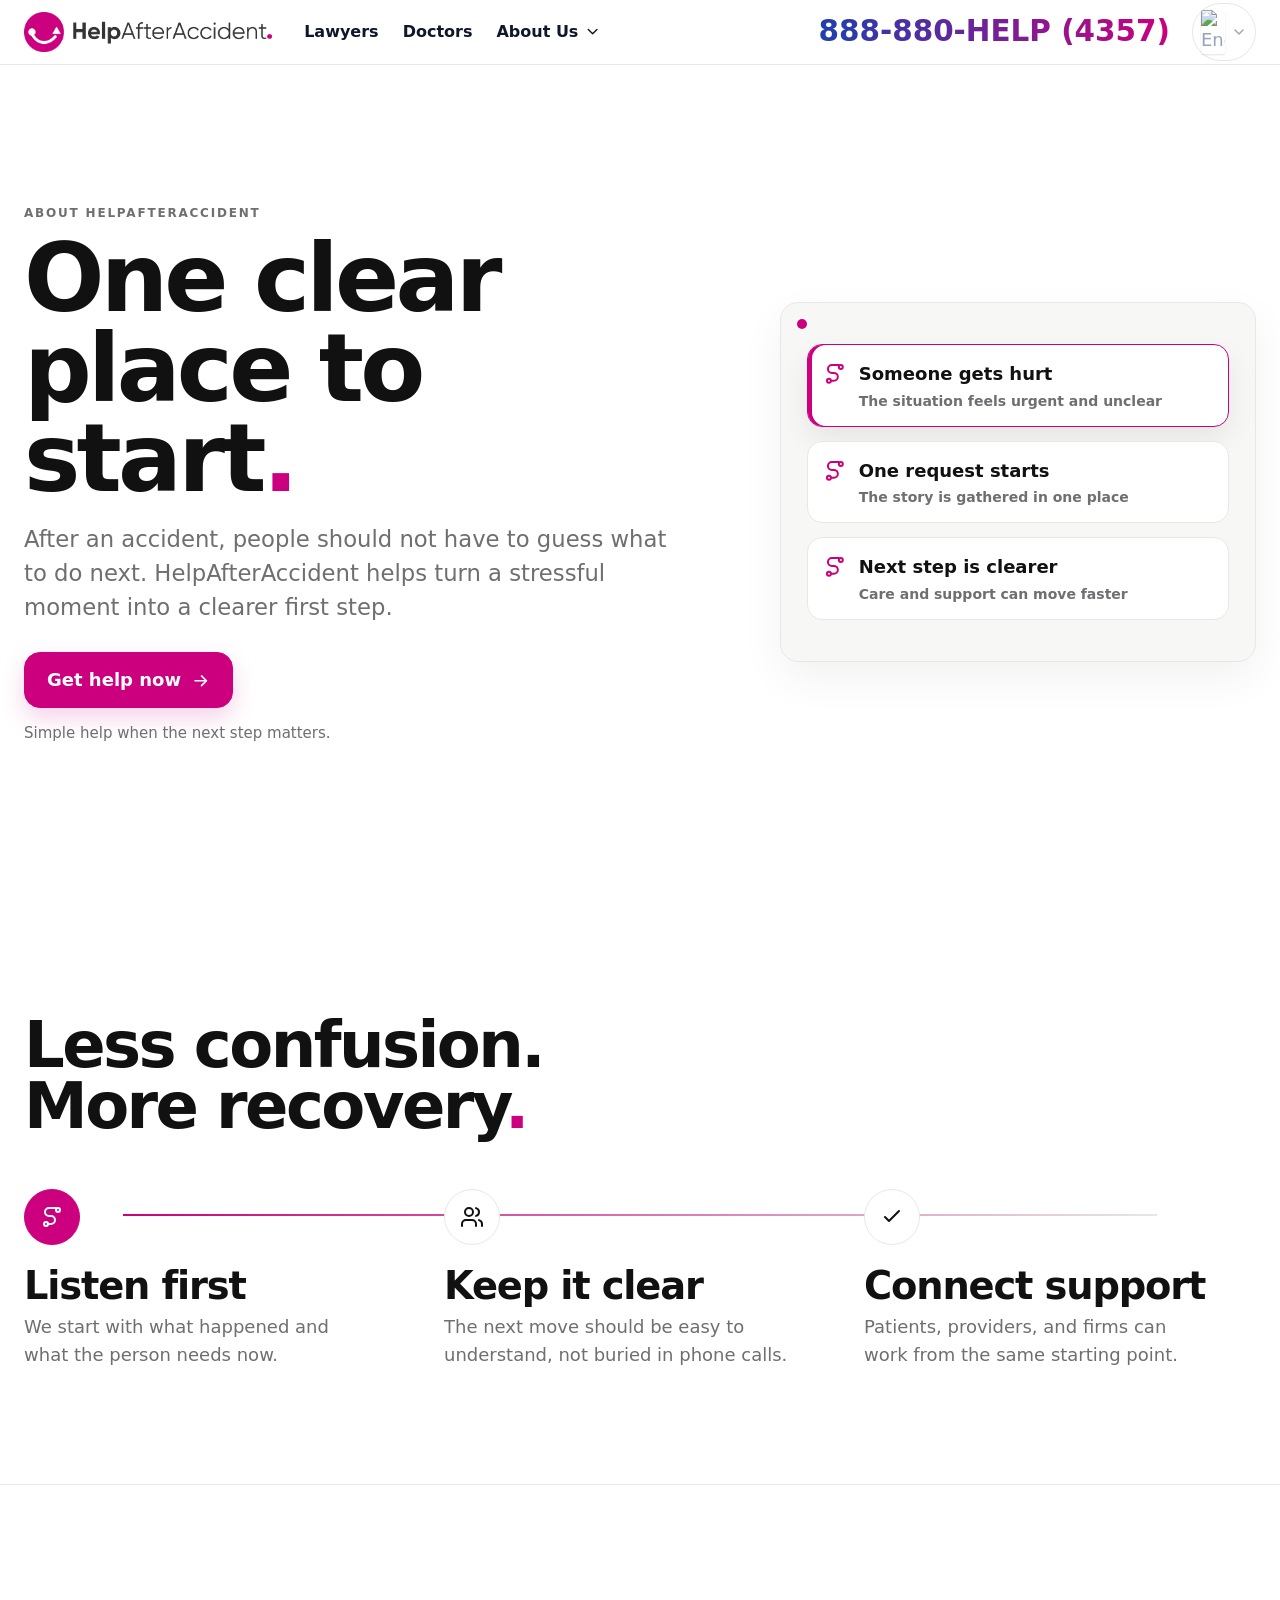
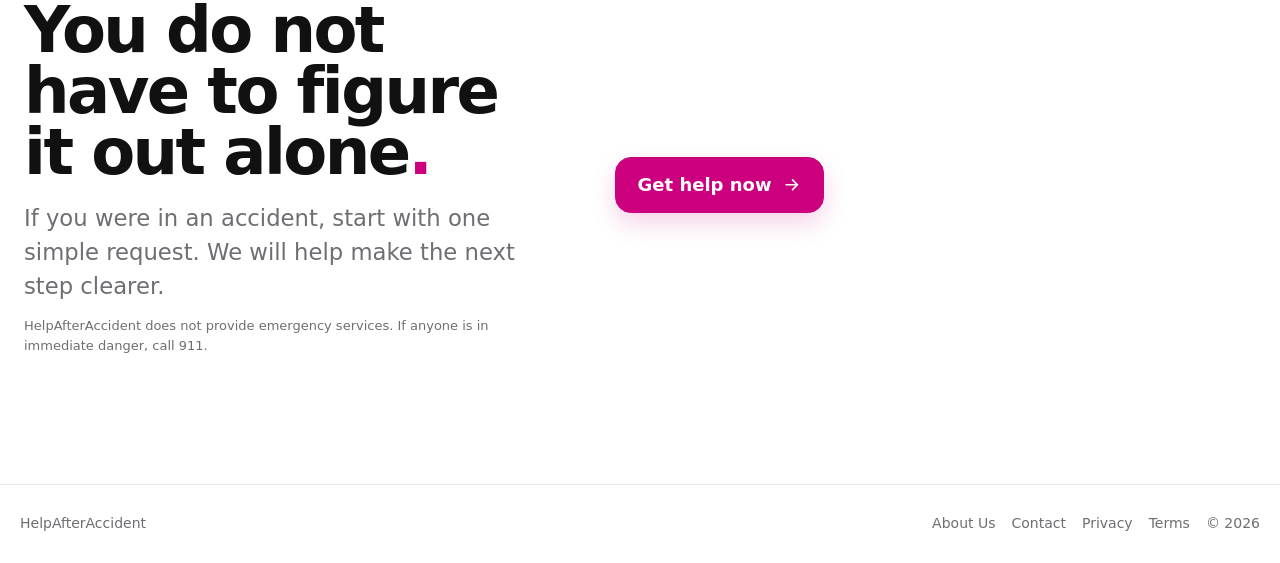
==== about.html @ d9d9fd7f "Convert app header to static site" ====
<!doctype html>
<html lang="en">
  <head>
    <meta charset="utf-8">
    <meta name="viewport" content="width=device-width, initial-scale=1">
    <title>About Us | HelpAfterAccident</title>
    <meta name="description" content="HelpAfterAccident gives people one clear place to start after an accident.">
    <meta property="og:title" content="About Us | HelpAfterAccident">
    <meta property="og:description" content="One clear place to start after an accident.">
    <meta name="twitter:card" content="summary">
    <link rel="icon" href="favicon.png">
    <link rel="apple-touch-icon" href="icon.png">
    <link rel="canonical" href="about.html">
    <link rel="stylesheet" href="styles.css">
    <script src="config.js"></script>
  </head>
  <body>
    <a class="skip" href="#main">Skip to content</a>
    <header class="site-header">
      <div class="container-custom nav-shell">
        <div class="header-bar">
          <div class="header-left">
            <a class="logo" href="patients.html"><img src="logo.png" alt="HelpAfterAccident.com"></a>
            <nav class="nav-links" id="menu" data-nav-links aria-label="Main">
              <a href="lawyers.html">Lawyers</a>
              <a href="doctors.html">Doctors</a>
              <div class="nav-dropdown">
                <button class="nav-dropdown-trigger" type="button">About Us<svg class="icon" viewBox="0 0 24 24" aria-hidden="true"><path d="m6 9 6 6 6-6"/></svg></button>
                <div class="nav-dropdown-menu">
                  <a href="about.html">About</a>
                  <a href="investors.html">Investor Relations</a>
                </div>
              </div>
            </nav>
          </div>
          <div class="header-actions">
            <a class="phone-link" href="tel:8888804357">888-880-HELP (4357)</a>
            <button class="language-button" type="button" aria-label="Select language"><img src="https://flagcdn.com/w40/us.png" alt="English"><svg class="icon" viewBox="0 0 24 24" aria-hidden="true"><path d="m6 9 6 6 6-6"/></svg></button>
          </div>
          <div class="mobile-actions">
            <button class="language-button" type="button" aria-label="Select language"><img src="https://flagcdn.com/w40/us.png" alt="English"><svg class="icon" viewBox="0 0 24 24" aria-hidden="true"><path d="m6 9 6 6 6-6"/></svg></button>
            <a class="mobile-call" href="tel:8888804357"><svg class="icon" viewBox="0 0 24 24" aria-hidden="true"><path d="M22 16.92v3a2 2 0 0 1-2.18 2 19.8 19.8 0 0 1-8.63-3.07 19.5 19.5 0 0 1-6-6A19.8 19.8 0 0 1 2.12 4.18 2 2 0 0 1 4.11 2h3a2 2 0 0 1 2 1.72c.12.91.33 1.8.63 2.65a2 2 0 0 1-.45 2.11L8 9.79a16 16 0 0 0 6.2 6.2l1.31-1.31a2 2 0 0 1 2.11-.45c.85.3 1.74.51 2.65.63A2 2 0 0 1 22 16.92z"/></svg><span>Call</span></a>
            <button class="menu-button" data-menu-button aria-expanded="false" aria-controls="menu">Menu</button>
          </div>
        </div>
      </div>
    </header>
    <main id="main">
      <section class="hero">
        <div>
          <p class="eyebrow">About HelpAfterAccident</p>
          <h1>One clear place to start<span class="dot">.</span></h1>
          <p class="lead">After an accident, people should not have to guess what to do next. HelpAfterAccident helps turn a stressful moment into a clearer first step.</p>
          <div class="cta-row"><a class="button primary" href="patients.html">Get help now</a></div>
          <p class="support">Simple help when the next step matters.</p>
        </div>
        <div class="visual" data-state-visual>
          <div class="state" data-state>Someone gets hurt<span class="micro">The situation feels urgent and unclear</span></div>
          <div class="state" data-state>One request starts<span class="micro">The story is gathered in one place</span></div>
          <div class="state" data-state>Next step is clearer<span class="micro">Care and support can move faster</span></div>
        </div>
      </section>
      <section>
        <h2>Less confusion. More recovery<span class="dot">.</span></h2>
        <div class="steps">
          <div class="step"><div class="step-number">1</div><h3>Listen first</h3><p>We start with what happened and what the person needs now.</p></div>
          <div class="step"><div class="step-number">2</div><h3>Keep it clear</h3><p>The next move should be easy to understand, not buried in phone calls.</p></div>
          <div class="step"><div class="step-number">3</div><h3>Connect support</h3><p>Patients, providers, and firms can work from the same starting point.</p></div>
        </div>
      </section>
      <section class="final final-simple">
        <div><h2>You do not have to figure it out alone<span class="dot">.</span></h2><p class="lead">If you were in an accident, start with one simple request. We will help make the next step clearer.</p><p class="legal-note" data-legal="emergency"></p></div>
        <div class="plain-cta"><a class="button primary" href="patients.html">Get help now</a></div>
      </section>
    </main>
    <footer class="site-footer"><div class="footer-inner"><span>HelpAfterAccident</span><div class="footer-links"><a href="about.html">About Us</a><a href="mailto:contact@helpafteraccident.com">Contact</a><a href="privacy.html">Privacy</a><a href="terms.html">Terms</a><span>&copy; 2026</span></div></div></footer>
    <script src="script.js"></script>
  </body>
</html>
---- styles.css ----
:root {
  --ink: #111111;
  --paper: #ffffff;
  --soft-paper: #f7f7f5;
  --muted: #6e6e73;
  --line: #e7e7e5;
  --accent: #cc007e;
  --max: 1280px;
  --ease-out: cubic-bezier(0.22, 1, 0.36, 1);
  --ease-in-out: cubic-bezier(0.4, 0, 0.2, 1);
  font-family: Inter, ui-sans-serif, system-ui, -apple-system, BlinkMacSystemFont, "Segoe UI", sans-serif;
}

* { box-sizing: border-box; }
html { scroll-behavior: smooth; overflow-x: hidden; }
body {
  margin: 0;
  color: var(--ink);
  background: var(--paper);
  font-size: 17px;
  line-height: 1.55;
  overflow-x: hidden;
  text-rendering: optimizeLegibility;
  padding-top: calc(80px + env(safe-area-inset-top));
}
body.menu-open { overflow: hidden; }
a { color: inherit; text-decoration: none; }
button, input, select, textarea { font: inherit; }
:focus-visible { outline: 3px solid var(--accent); outline-offset: 4px; }
.icon {
  width: 1.08em;
  height: 1.08em;
  flex: 0 0 auto;
  stroke: currentColor;
  stroke-width: 2;
  stroke-linecap: round;
  stroke-linejoin: round;
  fill: none;
}
.skip {
  position: fixed;
  left: 20px;
  top: calc(12px + env(safe-area-inset-top));
  z-index: 30;
  transform: translateY(-160%);
  background: var(--ink);
  color: white;
  padding: 10px 14px;
}
.skip:focus { transform: translateY(0); }

.site-header {
  position: fixed;
  top: 0;
  left: 0;
  right: 0;
  z-index: 20;
  border-bottom: 1px solid var(--line);
  background: var(--paper);
  box-shadow: 0 0 0 rgba(17, 17, 17, 0);
  transition: box-shadow 300ms var(--ease-in-out);
  padding-top: env(safe-area-inset-top);
}
.container-custom {
  max-width: var(--max);
  margin: 0 auto;
  padding-left: 16px;
  padding-right: 16px;
}
.nav-shell { height: 80px; }
.header-bar {
  height: 100%;
  display: flex;
  align-items: center;
  justify-content: space-between;
  background: var(--paper);
}
.header-left {
  display: flex;
  align-items: center;
  gap: 18px;
  min-width: 0;
}
.logo { display: inline-flex; align-items: center; min-height: 48px; }
.logo img {
  height: 32px;
  width: auto;
  max-width: min(52vw, 220px);
  display: block;
  object-fit: contain;
}
.nav-links {
  position: fixed;
  inset: calc(80px + env(safe-area-inset-top)) 0 auto 0;
  display: none;
  background: var(--paper);
  border-bottom: 1px solid var(--line);
  padding: 24px 20px 28px;
  flex-direction: column;
  gap: 14px;
  font-size: 18px;
  box-shadow: 0 28px 70px rgba(17, 17, 17, .10);
}
.nav-links.open { display: flex; animation: menu-in 180ms var(--ease-out); }
.nav-links a,
.nav-dropdown-trigger {
  min-height: 44px;
  display: flex;
  align-items: center;
  gap: 6px;
  border: 0;
  background: transparent;
  color: #0f172a;
  font-size: inherit;
  font-weight: 800;
  text-transform: capitalize;
  padding: 0;
  cursor: pointer;
}
.nav-links a:hover,
.nav-dropdown-trigger:hover { color: var(--accent); }
.nav-dropdown {
  display: grid;
  gap: 8px;
}
.nav-dropdown-menu {
  display: grid;
  gap: 8px;
  padding-left: 16px;
  border-left: 2px solid var(--line);
}
.nav-dropdown-menu a {
  color: #475569;
  font-size: 16px;
  font-weight: 750;
}
.header-actions {
  display: none;
  align-items: center;
  gap: 22px;
}
.phone-link {
  white-space: nowrap;
  font-size: clamp(1.35rem, 2.3vw, 2rem);
  line-height: 1;
  font-weight: 900;
  background: linear-gradient(90deg, #1e40af 0%, #cc007e 50%, #1e40af 100%);
  background-size: 200% auto;
  -webkit-background-clip: text;
  background-clip: text;
  color: transparent;
  animation: gradient-move 2.5s linear infinite;
}
.language-button {
  display: inline-flex;
  align-items: center;
  gap: 6px;
  border: 1px solid var(--line);
  border-radius: 999px;
  background: var(--paper);
  padding: 6px 8px;
  min-height: 34px;
  color: #94a3b8;
  transition: border-color 160ms var(--ease-in-out), background 160ms var(--ease-in-out), color 160ms var(--ease-in-out);
}
.language-button:hover {
  border-color: var(--accent);
  color: var(--accent);
  background: #fafafa;
}
.language-button img {
  width: 24px;
  height: auto;
  border-radius: 2px;
  box-shadow: 0 1px 2px rgba(17, 17, 17, .12);
}
.language-button .icon { width: 16px; height: 16px; }
.mobile-actions {
  display: flex;
  align-items: center;
  gap: 6px;
}
.mobile-call {
  display: inline-flex;
  min-height: 38px;
  align-items: center;
  justify-content: center;
  gap: 7px;
  border-radius: 999px;
  background: var(--accent);
  color: white;
  padding: 0 12px;
  font-size: 14px;
  font-weight: 800;
}
.menu-button {
  display: inline-flex;
  justify-self: end;
  gap: 6px;
  align-items: center;
  justify-content: center;
  min-width: 40px;
  min-height: 40px;
  border: 0;
  border-radius: 10px;
  background: var(--paper);
  color: var(--ink);
}

.button {
  display: inline-flex;
  gap: 10px;
  min-height: 56px;
  align-items: center;
  justify-content: center;
  border: 1px solid var(--ink);
  border-radius: 16px;
  padding: 0 22px;
  font-weight: 850;
  cursor: pointer;
  transition: transform 150ms var(--ease-in-out), box-shadow 150ms var(--ease-in-out), background 150ms var(--ease-in-out);
}
.button.primary {
  background: var(--accent);
  border-color: var(--accent);
  color: white;
  box-shadow: 0 10px 24px rgba(204, 0, 126, .18);
}
.button.secondary { background: transparent; color: var(--ink); }
.button:hover { transform: translateY(-1px); box-shadow: 0 14px 30px rgba(17, 17, 17, .11); }
.button:active { transform: scale(.985); }
.button .icon { transition: transform 150ms var(--ease-in-out); }
.button:hover .icon { transform: translateX(3px); }

main > section {
  max-width: var(--max);
  margin: 0 auto;
  padding: 72px 20px;
}
.hero {
  min-height: calc(100svh - 65px - env(safe-area-inset-top));
  display: grid;
  grid-template-columns: 1fr;
  align-content: start;
  gap: 24px;
  padding-top: 34px;
  padding-bottom: 34px;
}
.hero > * {
  opacity: 0;
  transform: translateY(12px);
  animation: rise-in 420ms var(--ease-out) forwards;
}
.hero > *:nth-child(2) { animation-delay: 80ms; }
.hero.dark {
  max-width: none;
  background: var(--ink);
  color: white;
  padding-left: 20px;
  padding-right: 20px;
}
.eyebrow {
  margin: 0 0 12px;
  color: var(--muted);
  font-size: 12px;
  font-weight: 900;
  letter-spacing: .15em;
  text-transform: uppercase;
}
.dark .eyebrow { color: #c8c8c8; }
h1, h2 {
  margin: 0;
  letter-spacing: -.04em;
  line-height: .95;
}
h1 {
  font-size: clamp(2.75rem, 11.5vw, 4rem);
  max-width: 10ch;
}
h2 {
  font-size: clamp(2.15rem, 8.4vw, 3.9rem);
  max-width: 12ch;
}
.lead {
  max-width: 38ch;
  margin: 18px 0 0;
  font-size: 18px;
  line-height: 1.5;
  color: var(--muted);
}
.dark .lead { color: #dddddd; }
.cta-row {
  display: grid;
  gap: 12px;
  margin-top: 28px;
  align-items: center;
}
.cta-row .button { width: 100%; }
.support { color: var(--muted); font-size: 15px; margin-top: 14px; }
.dot { color: var(--accent); }

.visual {
  border: 1px solid var(--line);
  border-radius: 18px;
  background: var(--soft-paper);
  min-height: 232px;
  padding: 18px;
  display: grid;
  align-content: center;
  gap: 14px;
  position: relative;
  overflow: hidden;
  box-shadow: 0 16px 44px rgba(17, 17, 17, .055);
}
.visual::before {
  content: "";
  position: absolute;
  inset: 16px auto auto 16px;
  width: 10px;
  height: 10px;
  border-radius: 999px;
  background: var(--accent);
}
.dark .visual { background: #181818; border-color: #333; }
.word-path { position: relative; display: grid; gap: 10px; }
.word-path::before {
  content: "";
  position: absolute;
  top: 34px;
  bottom: 34px;
  right: 32px;
  width: 2px;
  background: var(--line);
}
.word-path button {
  width: 100%;
  min-height: 58px;
  background: white;
  border: 1px solid var(--line);
  border-radius: 15px;
  padding: 12px 60px 12px 14px;
  text-align: left;
  font-size: clamp(1.65rem, 8vw, 2.4rem);
  line-height: 1;
  font-weight: 900;
  transition: border-color 180ms var(--ease-in-out), transform 180ms var(--ease-in-out), background 180ms var(--ease-in-out);
}
.word-path button[aria-pressed="true"] {
  border-color: var(--accent);
  background: color-mix(in srgb, var(--accent) 6%, white);
}
.word-path p {
  margin: 7px 0 0;
  font-size: 15px;
  line-height: 1.35;
  color: var(--muted);
  font-weight: 650;
}
.traveler {
  width: 14px;
  height: 14px;
  background: var(--accent);
  border-radius: 999px;
  position: absolute;
  right: 26px;
  top: 22px;
  box-shadow: 0 0 0 5px rgba(204, 0, 126, .12);
  transition: transform 920ms var(--ease-out);
  z-index: 2;
}

.state {
  border: 1px solid var(--line);
  border-radius: 15px;
  background: white;
  padding: 15px;
  min-height: 72px;
  font-weight: 850;
  display: grid;
  grid-template-columns: auto 1fr;
  column-gap: 12px;
  align-items: start;
  transition: transform 200ms var(--ease-in-out), border-color 200ms var(--ease-in-out), box-shadow 200ms var(--ease-in-out);
}
.dark .state { background: #222; border-color: #3a3a3a; }
.state.active {
  border-color: var(--accent);
  box-shadow: inset 4px 0 0 var(--accent), 0 12px 28px rgba(17, 17, 17, .075);
  transform: none;
}
.state > .icon { color: var(--accent); margin-top: 2px; font-size: 22px; }
.micro {
  display: block;
  grid-column: 2;
  margin-top: 4px;
  color: var(--muted);
  font-size: 14px;
  line-height: 1.35;
  font-weight: 550;
}

.steps {
  display: grid;
  grid-template-columns: 1fr;
  gap: 0;
  margin-top: 34px;
  position: relative;
}
.steps::before {
  content: "";
  position: absolute;
  top: 24px;
  bottom: 24px;
  left: 24px;
  width: 2px;
  background: linear-gradient(180deg, var(--accent), var(--line));
}
.step {
  position: relative;
  padding: 0 0 32px 72px;
}
.step:last-child { padding-bottom: 0; }
.step-number {
  position: absolute;
  left: 0;
  top: 0;
  width: 50px;
  height: 50px;
  border-radius: 999px;
  background: var(--paper);
  color: var(--ink);
  border: 1px solid var(--line);
  display: grid;
  place-items: center;
  transition: transform 200ms var(--ease-in-out), background 200ms var(--ease-in-out), color 200ms var(--ease-in-out), border-color 200ms var(--ease-in-out);
}
.step:first-child .step-number,
.step:hover .step-number {
  background: var(--accent);
  color: white;
  border-color: var(--accent);
}
.step-number .icon { width: 24px; height: 24px; }
.step h3 {
  font-size: clamp(1.55rem, 6vw, 2.3rem);
  line-height: 1;
  margin: 0 0 8px;
  letter-spacing: -.03em;
}
.step p { margin: 0; color: var(--muted); max-width: 30ch; }

.final {
  display: grid;
  grid-template-columns: 1fr;
  gap: 28px;
  align-items: start;
  border-top: 1px solid var(--line);
  padding-bottom: calc(84px + env(safe-area-inset-bottom));
}
.final-simple {
  align-items: center;
}
.plain-cta {
  display: flex;
  align-items: center;
}
form {
  border: 1px solid var(--line);
  border-radius: 18px;
  padding: 18px;
  background: var(--soft-paper);
  display: grid;
  gap: 14px;
  box-shadow: 0 16px 40px rgba(17, 17, 17, .045);
}
label { display: grid; gap: 7px; font-weight: 800; font-size: 15px; }
input, select, textarea {
  min-height: 50px;
  border: 1px solid #d4d4d0;
  border-radius: 13px;
  padding: 10px 12px;
  background: white;
  transition: border-color 160ms var(--ease-in-out), box-shadow 160ms var(--ease-in-out);
}
input:focus, select:focus, textarea:focus {
  border-color: var(--accent);
  box-shadow: 0 0 0 4px rgba(204, 0, 126, .11);
}
textarea { min-height: 104px; resize: vertical; }
.check {
  grid-template-columns: 24px 1fr;
  align-items: start;
  font-weight: 650;
  color: var(--muted);
}
.check input { min-height: 20px; width: 20px; margin-top: 2px; }
.hidden-field { position: absolute; left: -10000px; width: 1px; height: 1px; overflow: hidden; }
.form-status { min-height: 24px; color: #9b005f; font-weight: 750; }
.legal-note { color: var(--muted); font-size: 13px; }

.proof-strip { display: none; gap: 18px; margin-top: 24px; flex-wrap: wrap; }
.proof-strip.visible { display: flex; }
.proof-item { border-top: 1px solid #555; padding-top: 12px; min-width: 150px; }
.proof-value { font-size: 1.55rem; font-weight: 900; }
.proof-label { color: #d0d0d0; font-size: 14px; }

.site-footer {
  border-top: 1px solid var(--line);
  padding: 28px 20px calc(28px + env(safe-area-inset-bottom));
  color: var(--muted);
  font-size: 14px;
}
.footer-inner {
  max-width: var(--max);
  margin: 0 auto;
  display: flex;
  gap: 16px;
  justify-content: space-between;
  flex-wrap: wrap;
}
.footer-links { display: flex; gap: 16px; flex-wrap: wrap; }

.reveal {
  opacity: 1;
  transform: none;
}
.js .reveal {
  opacity: 0;
  transform: translateY(12px);
  transition: opacity 420ms var(--ease-out), transform 420ms var(--ease-out);
}
.js .reveal.is-visible {
  opacity: 1;
  transform: translateY(0);
}
.sticky-cta {
  position: fixed;
  z-index: 18;
  left: 0;
  right: 0;
  bottom: 0;
  padding: 10px 20px calc(10px + env(safe-area-inset-bottom));
  background: color-mix(in srgb, var(--paper) 94%, transparent);
  border-top: 1px solid var(--line);
  backdrop-filter: blur(14px);
  transform: translateY(110%);
  transition: transform 220ms var(--ease-out);
}
.sticky-cta.visible { transform: translateY(0); }
.sticky-cta .button { width: 100%; }

@keyframes rise-in {
  to { opacity: 1; transform: translateY(0); }
}
@keyframes menu-in {
  from { opacity: 0; transform: translateY(-8px); }
  to { opacity: 1; transform: translateY(0); }
}
@keyframes gradient-move {
  from { background-position: -100%; }
  to { background-position: 200%; }
}

@media (min-width: 520px) {
  .cta-row { display: flex; flex-wrap: wrap; }
  .cta-row .button { width: auto; }
  main > section { padding-left: 24px; padding-right: 24px; }
}

@media (min-width: 861px) {
  body { font-size: 18px; }
  body { padding-top: calc(64px + env(safe-area-inset-top)); }
  .container-custom { padding-left: 24px; padding-right: 24px; }
  .nav-shell { height: 64px; }
  .header-left { gap: 24px; }
  .logo img { height: 40px; max-width: 260px; }
  .menu-button { display: none; }
  .mobile-actions { display: none; }
  .header-actions { display: flex; }
  .nav-links {
    position: static;
    display: flex;
    flex-direction: row;
    align-items: center;
    gap: 8px;
    padding: 0;
    border: 0;
    box-shadow: none;
    font-size: 16px;
    background: transparent;
  }
  .nav-links a,
  .nav-dropdown-trigger {
    min-height: 32px;
    padding: 4px 8px;
    font-size: 16px;
  }
  .nav-dropdown { position: relative; }
  .nav-dropdown-menu {
    position: absolute;
    left: 0;
    top: calc(100% + 8px);
    width: 196px;
    padding: 8px 0;
    border: 1px solid #f1f1f1;
    border-radius: 12px;
    background: white;
    box-shadow: 0 18px 44px rgba(17, 17, 17, .12);
    opacity: 0;
    visibility: hidden;
    transform: translateY(-4px);
    transition: opacity 160ms var(--ease-in-out), transform 160ms var(--ease-in-out), visibility 160ms var(--ease-in-out);
  }
  .nav-dropdown:hover .nav-dropdown-menu,
  .nav-dropdown:focus-within .nav-dropdown-menu {
    opacity: 1;
    visibility: visible;
    transform: translateY(0);
  }
  .nav-dropdown-menu a {
    min-height: 38px;
    padding: 0 16px;
    font-size: 15px;
  }
  main > section { padding: clamp(84px, 9vw, 136px) 24px; }
  .hero {
    min-height: calc(100svh - 64px);
    grid-template-columns: minmax(0, 7fr) minmax(320px, 5fr);
    align-items: center;
    align-content: center;
    gap: clamp(40px, 7vw, 90px);
  }
  .hero.dark {
    padding-left: max(24px, calc((100vw - var(--max)) / 2 + 24px));
    padding-right: max(24px, calc((100vw - var(--max)) / 2 + 24px));
  }
  h1 { font-size: clamp(4.8rem, 7.4vw, 7.5rem); }
  h2 { font-size: clamp(3.6rem, 5vw, 5.4rem); }
  .lead { max-width: 56ch; font-size: clamp(1.15rem, 1.8vw, 1.42rem); }
  .visual { min-height: 360px; padding: 26px; }
  .word-path { gap: 18px; }
  .word-path button {
    min-height: 88px;
    padding: 20px 70px 20px 20px;
    font-size: clamp(2rem, 4vw, 4.2rem);
  }
  .word-path p { font-size: 18px; }
  .traveler { top: 38px; right: 30px; }
  .steps {
    grid-template-columns: 1fr 1fr 1fr;
    gap: 28px;
    margin-top: 52px;
  }
  .steps::before {
    top: 25px;
    bottom: auto;
    left: 8%;
    right: 8%;
    width: auto;
    height: 2px;
    background: linear-gradient(90deg, var(--accent), var(--line));
  }
  .step { padding: 0; }
  .step-number {
    position: static;
    width: 56px;
    height: 56px;
  }
  .step h3 { margin: 22px 0 8px; font-size: clamp(1.8rem, 3vw, 3rem); }
  .final {
    grid-template-columns: minmax(0, 5fr) minmax(300px, 6fr);
    gap: 56px;
    padding-bottom: clamp(84px, 9vw, 136px);
  }
  .sticky-cta { display: none; }
}

@media (max-width: 380px) {
  .container-custom { padding-left: 12px; padding-right: 12px; }
  .logo img { max-width: 150px; }
  main > section, .hero.dark { padding-left: 16px; padding-right: 16px; }
  .hero { padding-top: 26px; gap: 20px; }
  h1 { font-size: clamp(2.45rem, 12vw, 3.4rem); }
  .lead { font-size: 17px; }
  .cta-row { margin-top: 22px; }
  .hero .button.secondary,
  .hero .support { display: none; }
  .visual { min-height: 214px; }
  .word-path button { font-size: 1.45rem; }
}

@media (prefers-reduced-motion: reduce) {
  *, *::before, *::after {
    animation-duration: .01ms !important;
    animation-iteration-count: 1 !important;
    scroll-behavior: auto !important;
    transition-duration: .01ms !important;
  }
  .hero > *, .js .reveal {
    opacity: 1 !important;
    transform: none !important;
  }
  .sticky-cta { transition: none !important; }
}
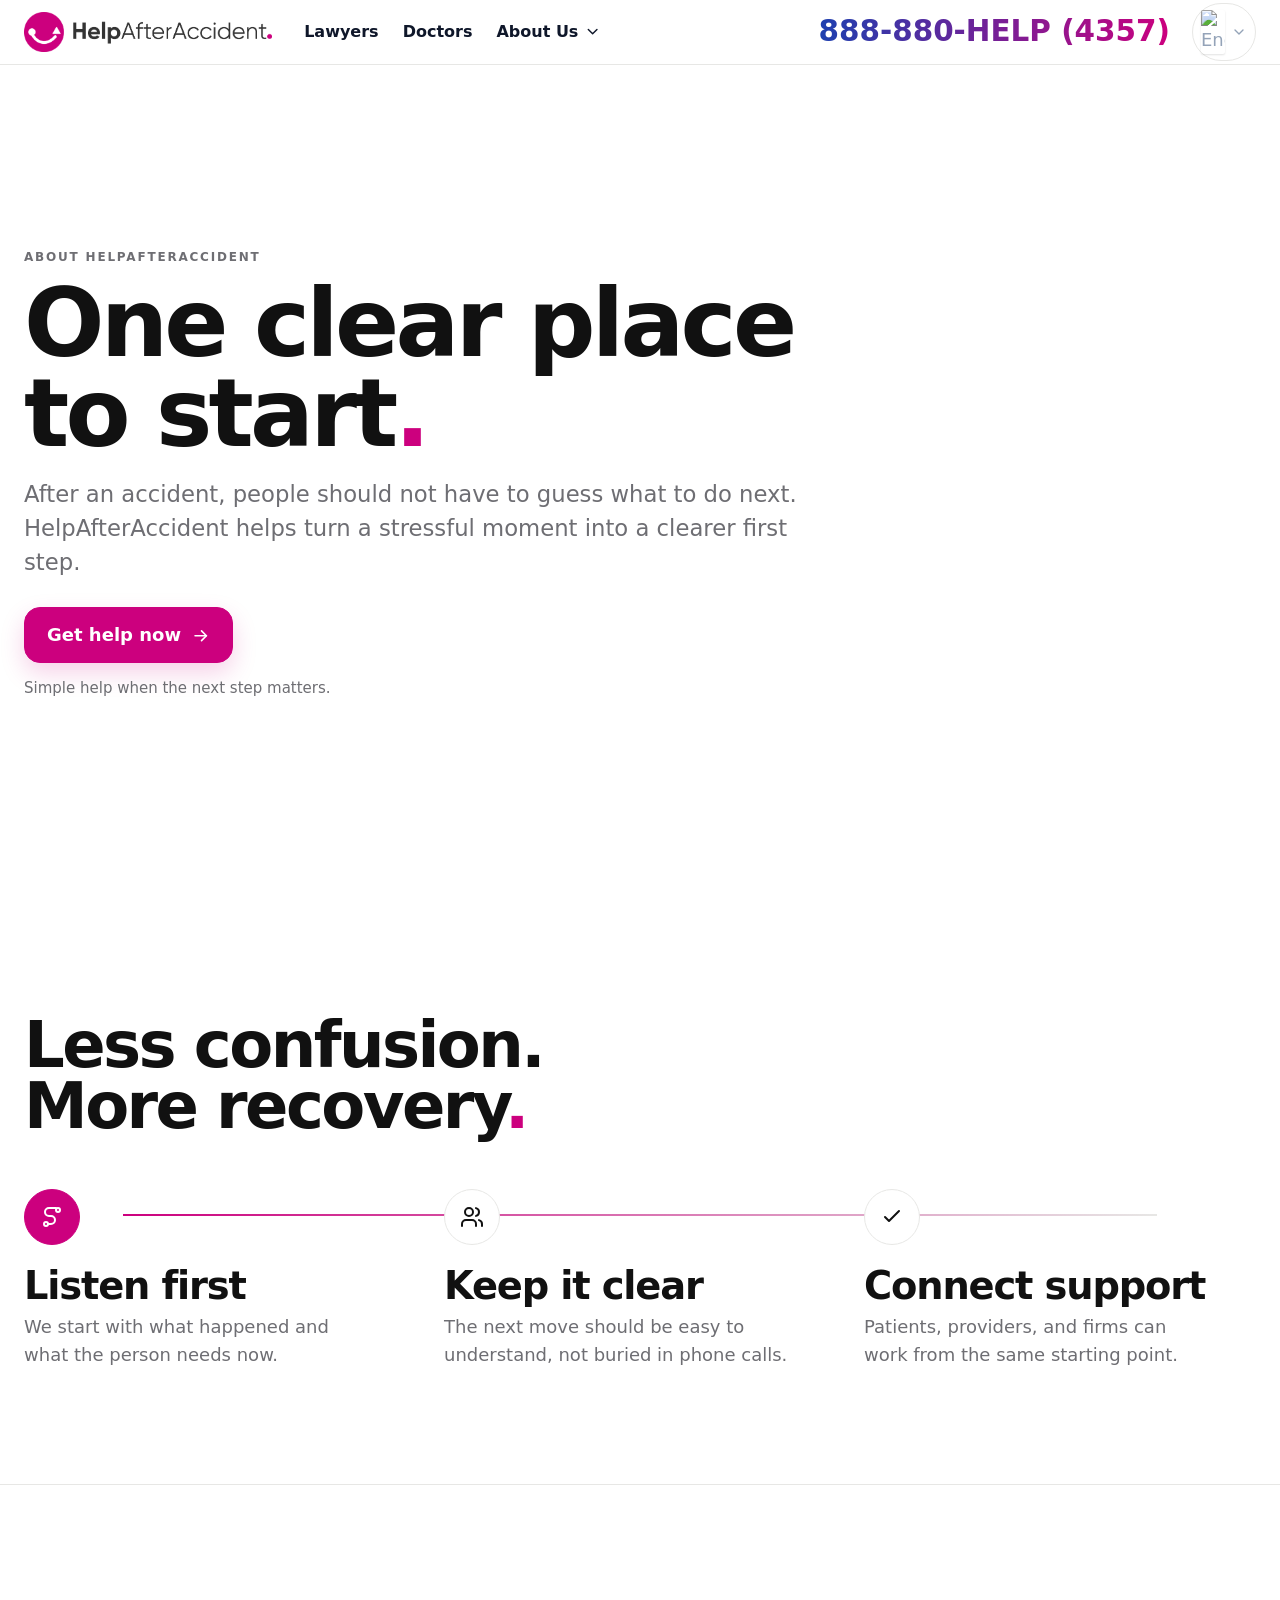
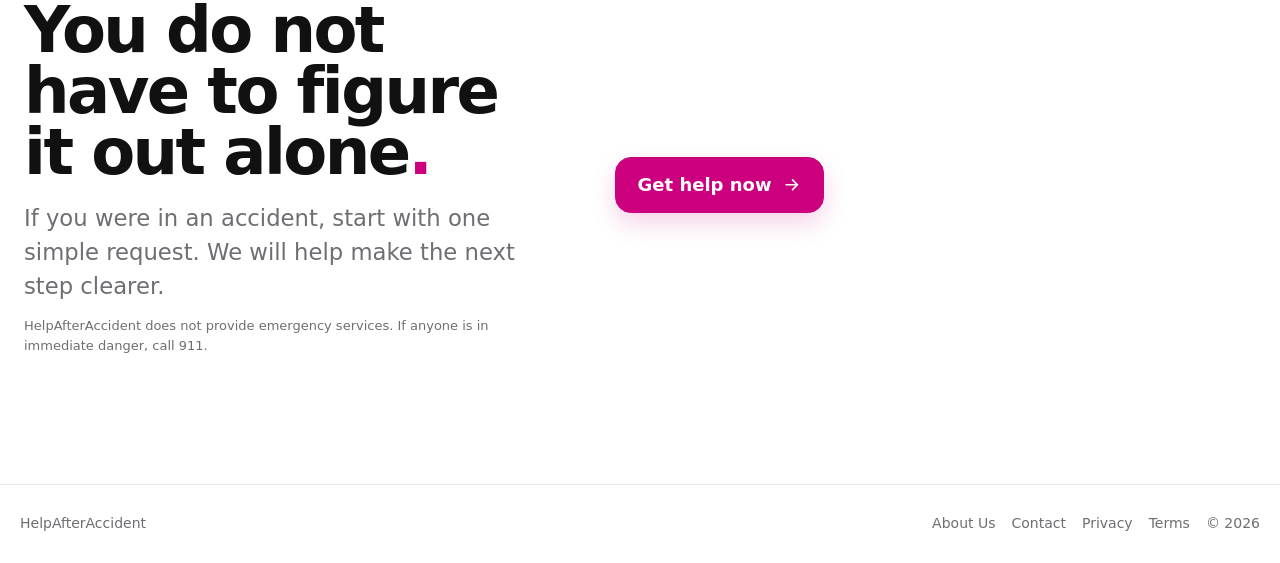
==== commit 8f846601: "Simplify hero to text only" ====
--- a/about.html
+++ b/about.html
@@ -54,11 +54,6 @@
           <div class="cta-row"><a class="button primary" href="patients.html">Get help now</a></div>
           <p class="support">Simple help when the next step matters.</p>
         </div>
-        <div class="visual" data-state-visual>
-          <div class="state" data-state>Someone gets hurt<span class="micro">The situation feels urgent and unclear</span></div>
-          <div class="state" data-state>One request starts<span class="micro">The story is gathered in one place</span></div>
-          <div class="state" data-state>Next step is clearer<span class="micro">Care and support can move faster</span></div>
-        </div>
       </section>
       <section>
         <h2>Less confusion. More recovery<span class="dot">.</span></h2>
--- a/styles.css
+++ b/styles.css
@@ -241,8 +241,7 @@
   min-height: calc(100svh - 65px - env(safe-area-inset-top));
   display: grid;
   grid-template-columns: 1fr;
-  align-content: start;
-  gap: 24px;
+  align-content: center;
   padding-top: 34px;
   padding-bottom: 34px;
 }
@@ -275,7 +274,7 @@
 }
 h1 {
   font-size: clamp(2.75rem, 11.5vw, 4rem);
-  max-width: 10ch;
+  max-width: 12ch;
 }
 h2 {
   font-size: clamp(2.15rem, 8.4vw, 3.9rem);
@@ -625,16 +624,15 @@
   main > section { padding: clamp(84px, 9vw, 136px) 24px; }
   .hero {
     min-height: calc(100svh - 64px);
-    grid-template-columns: minmax(0, 7fr) minmax(320px, 5fr);
+    grid-template-columns: minmax(0, 1fr);
     align-items: center;
     align-content: center;
-    gap: clamp(40px, 7vw, 90px);
   }
   .hero.dark {
     padding-left: max(24px, calc((100vw - var(--max)) / 2 + 24px));
     padding-right: max(24px, calc((100vw - var(--max)) / 2 + 24px));
   }
-  h1 { font-size: clamp(4.8rem, 7.4vw, 7.5rem); }
+  h1 { font-size: clamp(4.8rem, 7.4vw, 7.5rem); max-width: 12ch; }
   h2 { font-size: clamp(3.6rem, 5vw, 5.4rem); }
   .lead { max-width: 56ch; font-size: clamp(1.15rem, 1.8vw, 1.42rem); }
   .visual { min-height: 360px; padding: 26px; }
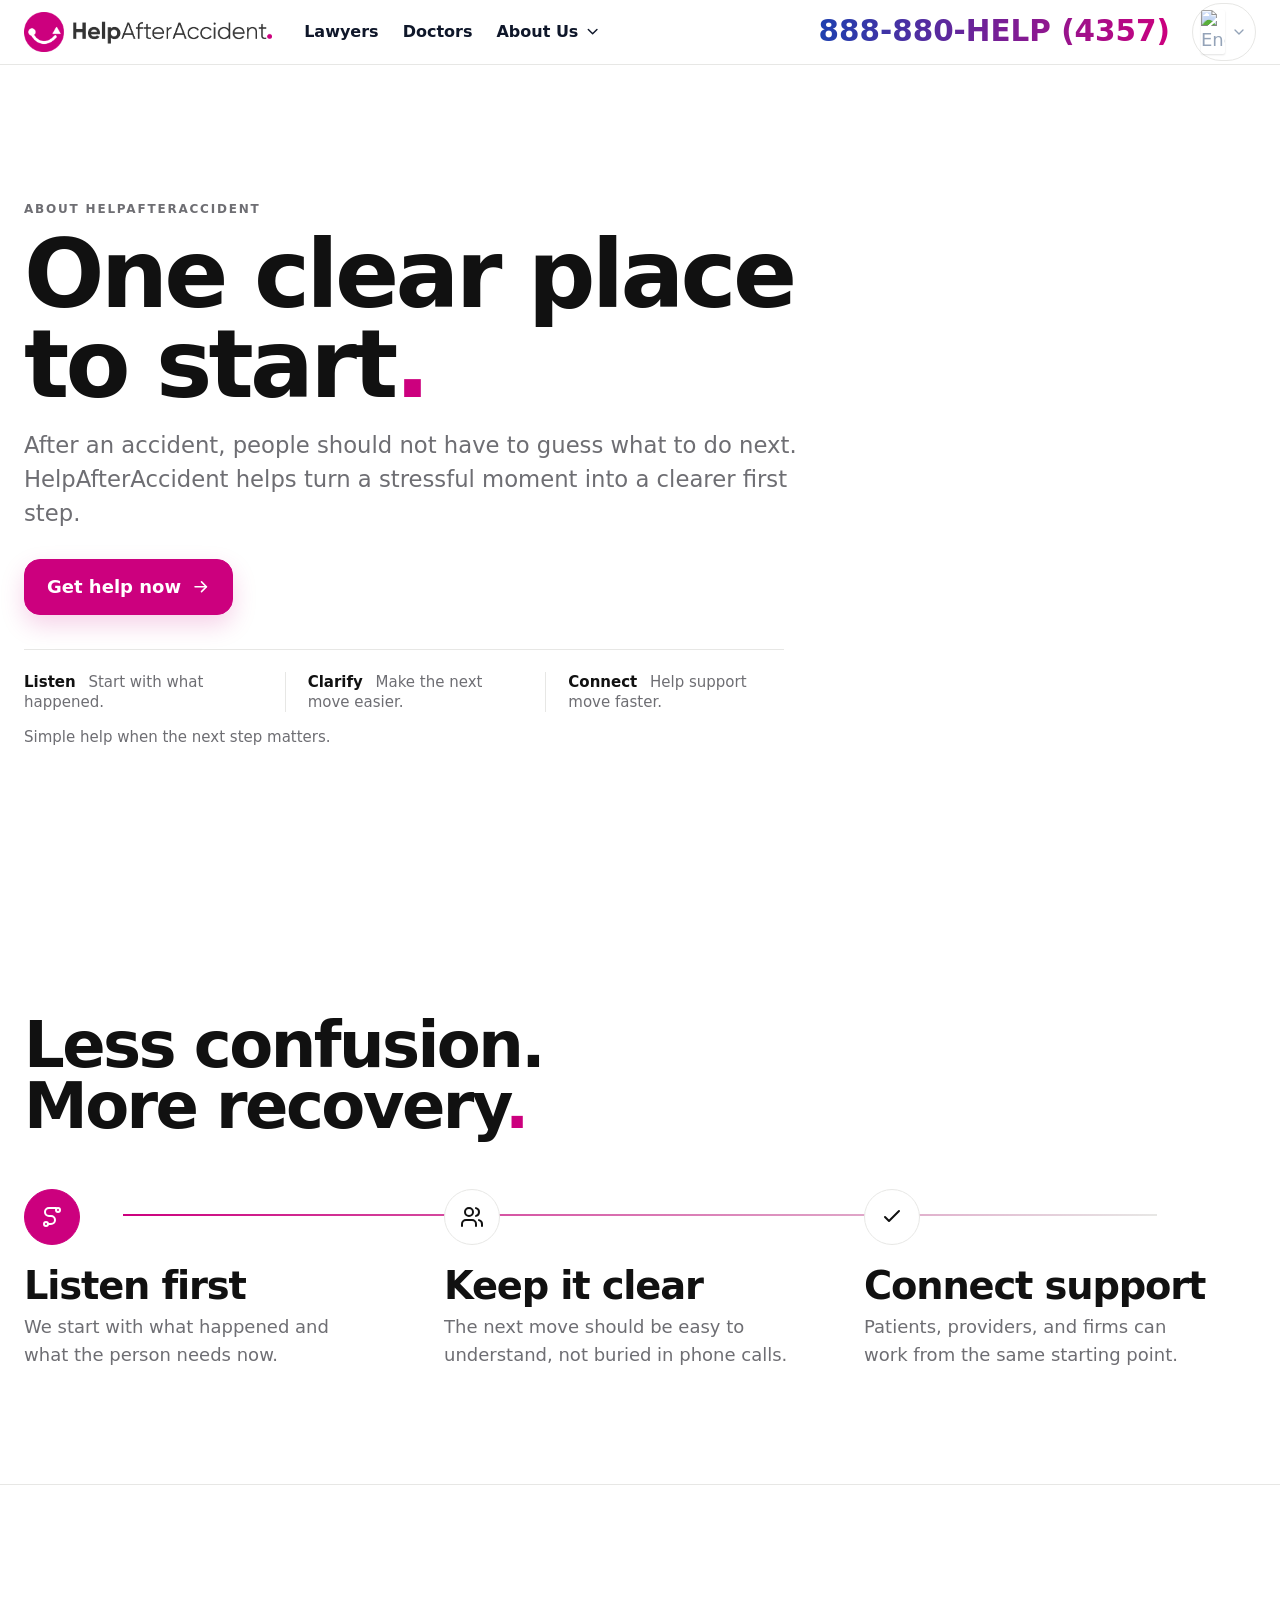
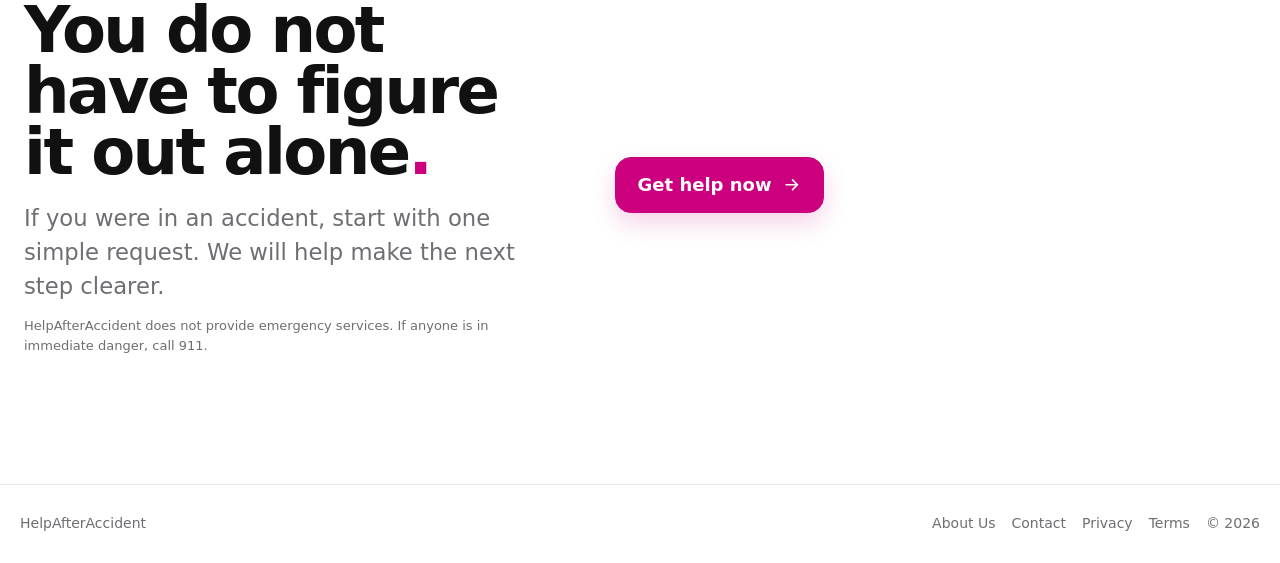
==== commit 5c672a67: "Add text-based hero path" ====
--- a/about.html
+++ b/about.html
@@ -52,6 +52,11 @@
           <h1>One clear place to start<span class="dot">.</span></h1>
           <p class="lead">After an accident, people should not have to guess what to do next. HelpAfterAccident helps turn a stressful moment into a clearer first step.</p>
           <div class="cta-row"><a class="button primary" href="patients.html">Get help now</a></div>
+          <div class="hero-path" aria-label="What HelpAfterAccident does">
+            <span><strong>Listen</strong> Start with what happened.</span>
+            <span><strong>Clarify</strong> Make the next move easier.</span>
+            <span><strong>Connect</strong> Help support move faster.</span>
+          </div>
           <p class="support">Simple help when the next step matters.</p>
         </div>
       </section>
--- a/styles.css
+++ b/styles.css
@@ -297,6 +297,31 @@
 .cta-row .button { width: 100%; }
 .support { color: var(--muted); font-size: 15px; margin-top: 14px; }
 .dot { color: var(--accent); }
+.hero-path {
+  display: grid;
+  gap: 10px;
+  max-width: 760px;
+  margin-top: 28px;
+  padding-top: 18px;
+  border-top: 1px solid var(--line);
+  color: var(--muted);
+  font-size: 15px;
+  line-height: 1.35;
+}
+.hero-path span {
+  display: block;
+}
+.hero-path strong {
+  display: inline-block;
+  margin-right: 8px;
+  color: var(--ink);
+  font-weight: 900;
+}
+.dark .hero-path {
+  border-top-color: #333;
+  color: #d0d0d0;
+}
+.dark .hero-path strong { color: white; }
 
 .visual {
   border: 1px solid var(--line);
@@ -635,6 +660,17 @@
   h1 { font-size: clamp(4.8rem, 7.4vw, 7.5rem); max-width: 12ch; }
   h2 { font-size: clamp(3.6rem, 5vw, 5.4rem); }
   .lead { max-width: 56ch; font-size: clamp(1.15rem, 1.8vw, 1.42rem); }
+  .hero-path {
+    grid-template-columns: repeat(3, minmax(0, 1fr));
+    gap: 22px;
+    margin-top: 34px;
+    padding-top: 22px;
+  }
+  .hero-path span + span {
+    padding-left: 22px;
+    border-left: 1px solid var(--line);
+  }
+  .dark .hero-path span + span { border-left-color: #333; }
   .visual { min-height: 360px; padding: 26px; }
   .word-path { gap: 18px; }
   .word-path button {
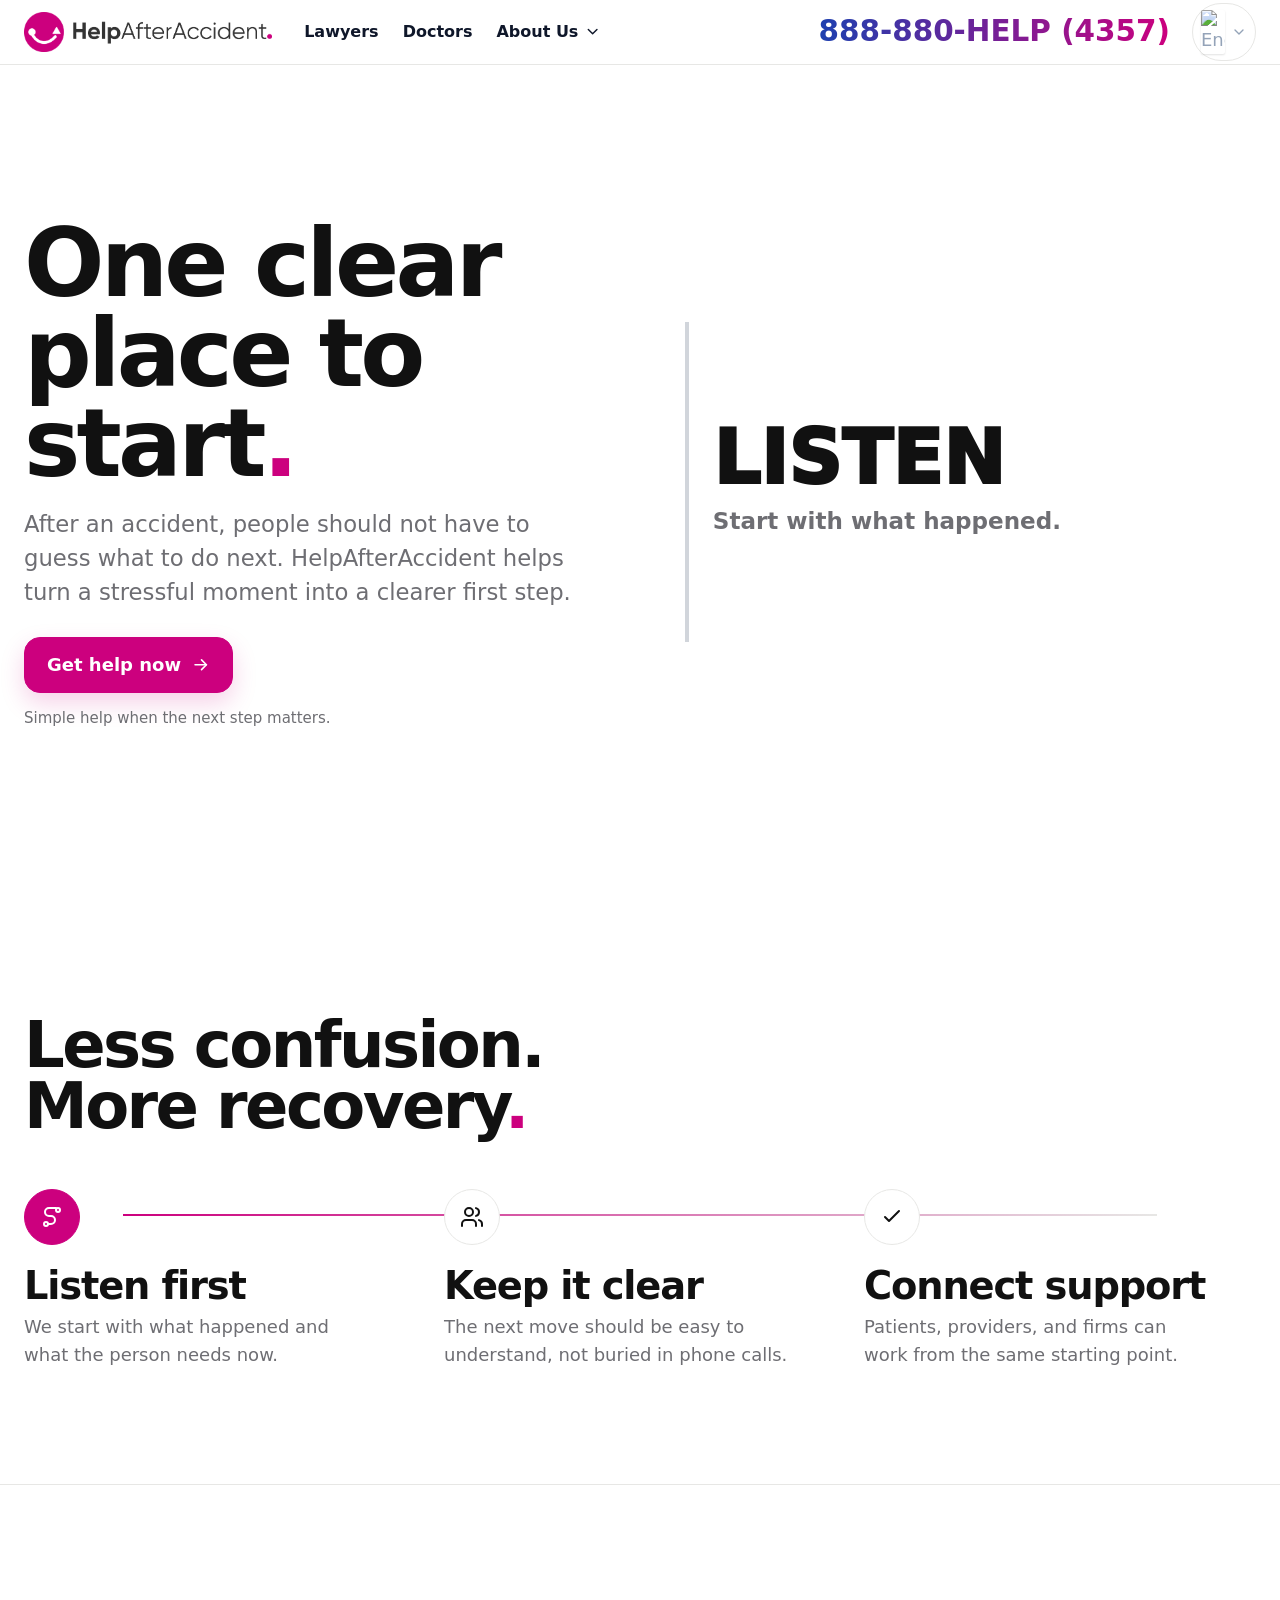
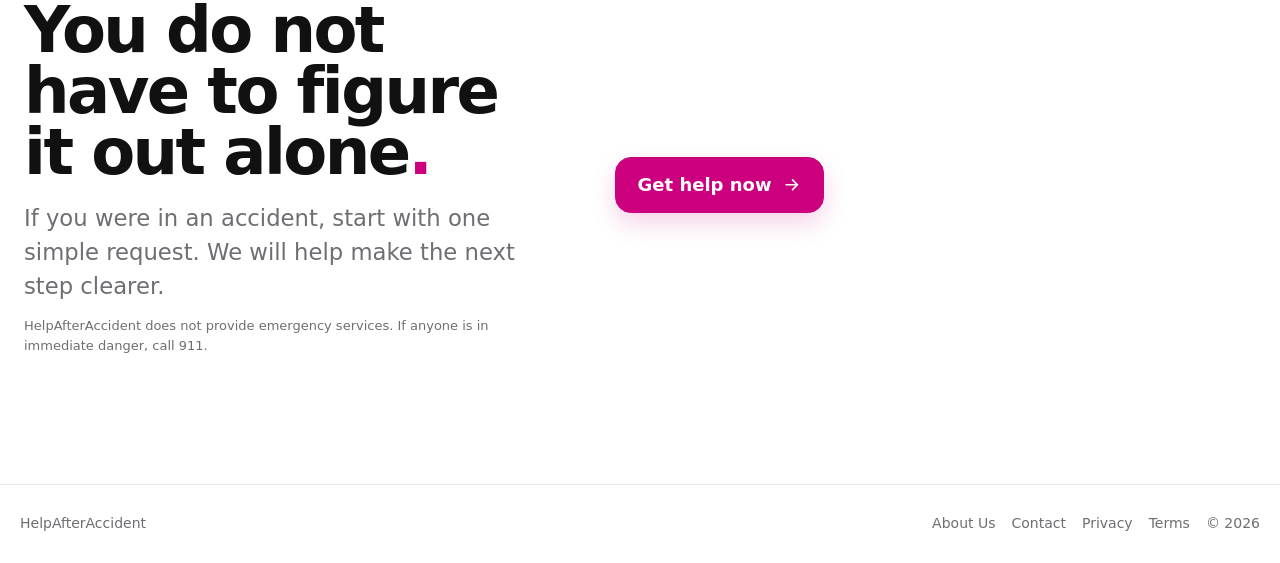
==== commit 9a99c7ff: "Remove about hero eyebrow" ====
--- a/about.html
+++ b/about.html
@@ -48,16 +48,15 @@
     <main id="main">
       <section class="hero">
         <div>
-          <p class="eyebrow">About HelpAfterAccident</p>
           <h1>One clear place to start<span class="dot">.</span></h1>
           <p class="lead">After an accident, people should not have to guess what to do next. HelpAfterAccident helps turn a stressful moment into a clearer first step.</p>
           <div class="cta-row"><a class="button primary" href="patients.html">Get help now</a></div>
-          <div class="hero-path" aria-label="What HelpAfterAccident does">
-            <span><strong>Listen</strong> Start with what happened.</span>
-            <span><strong>Clarify</strong> Make the next move easier.</span>
-            <span><strong>Connect</strong> Help support move faster.</span>
-          </div>
           <p class="support">Simple help when the next step matters.</p>
+        </div>
+        <div class="kinetic-panel" data-kinetic-panel aria-label="What HelpAfterAccident does">
+          <div class="kinetic-step is-active" data-kinetic-step><span>Listen</span><p>Start with what happened.</p></div>
+          <div class="kinetic-step" data-kinetic-step><span>Clarify</span><p>Make the next move easier.</p></div>
+          <div class="kinetic-step" data-kinetic-step><span>Connect</span><p>Help support move faster.</p></div>
         </div>
       </section>
       <section>
--- a/styles.css
+++ b/styles.css
@@ -297,31 +297,53 @@
 .cta-row .button { width: 100%; }
 .support { color: var(--muted); font-size: 15px; margin-top: 14px; }
 .dot { color: var(--accent); }
-.hero-path {
-  display: grid;
-  gap: 10px;
-  max-width: 760px;
-  margin-top: 28px;
-  padding-top: 18px;
-  border-top: 1px solid var(--line);
+.kinetic-panel {
+  min-height: 210px;
+  position: relative;
+  display: grid;
+  align-content: center;
+  overflow: visible;
+}
+.kinetic-panel::before {
+  content: "";
+  position: absolute;
+  left: 0;
+  top: 12%;
+  bottom: 12%;
+  width: 4px;
+  background: #d1d5db;
+}
+.kinetic-step {
+  grid-area: 1 / 1;
+  padding-left: 22px;
+  opacity: 0;
+  transform: translateY(18px);
+  transition: opacity 520ms var(--ease-out), transform 520ms var(--ease-out);
+  pointer-events: none;
+}
+.kinetic-step.is-active {
+  opacity: 1;
+  transform: translateY(0);
+}
+.kinetic-step span {
+  display: block;
+  color: var(--ink);
+  font-size: clamp(3.2rem, 14vw, 5.8rem);
+  line-height: .82;
+  font-weight: 950;
+  letter-spacing: 0;
+  text-transform: uppercase;
+}
+.kinetic-step p {
+  max-width: 24ch;
+  margin: 18px 0 0;
   color: var(--muted);
-  font-size: 15px;
-  line-height: 1.35;
-}
-.hero-path span {
-  display: block;
-}
-.hero-path strong {
-  display: inline-block;
-  margin-right: 8px;
-  color: var(--ink);
-  font-weight: 900;
-}
-.dark .hero-path {
-  border-top-color: #333;
-  color: #d0d0d0;
-}
-.dark .hero-path strong { color: white; }
+  font-size: clamp(1.05rem, 4vw, 1.55rem);
+  line-height: 1.22;
+  font-weight: 800;
+}
+.dark .kinetic-step span { color: white; }
+.dark .kinetic-step p { color: #d6d6d6; }
 
 .visual {
   border: 1px solid var(--line);
@@ -649,9 +671,10 @@
   main > section { padding: clamp(84px, 9vw, 136px) 24px; }
   .hero {
     min-height: calc(100svh - 64px);
-    grid-template-columns: minmax(0, 1fr);
+    grid-template-columns: minmax(0, 6fr) minmax(0, 6fr);
     align-items: center;
     align-content: center;
+    gap: clamp(40px, 7vw, 90px);
   }
   .hero.dark {
     padding-left: max(24px, calc((100vw - var(--max)) / 2 + 24px));
@@ -660,17 +683,10 @@
   h1 { font-size: clamp(4.8rem, 7.4vw, 7.5rem); max-width: 12ch; }
   h2 { font-size: clamp(3.6rem, 5vw, 5.4rem); }
   .lead { max-width: 56ch; font-size: clamp(1.15rem, 1.8vw, 1.42rem); }
-  .hero-path {
-    grid-template-columns: repeat(3, minmax(0, 1fr));
-    gap: 22px;
-    margin-top: 34px;
-    padding-top: 22px;
-  }
-  .hero-path span + span {
-    padding-left: 22px;
-    border-left: 1px solid var(--line);
-  }
-  .dark .hero-path span + span { border-left-color: #333; }
+  .kinetic-panel { min-height: 420px; }
+  .kinetic-step { padding-left: 28px; }
+  .kinetic-step span { font-size: clamp(4.4rem, 5.8vw, 6.2rem); }
+  .kinetic-step p { font-size: clamp(1.2rem, 1.8vw, 1.65rem); }
   .visual { min-height: 360px; padding: 26px; }
   .word-path { gap: 18px; }
   .word-path button {
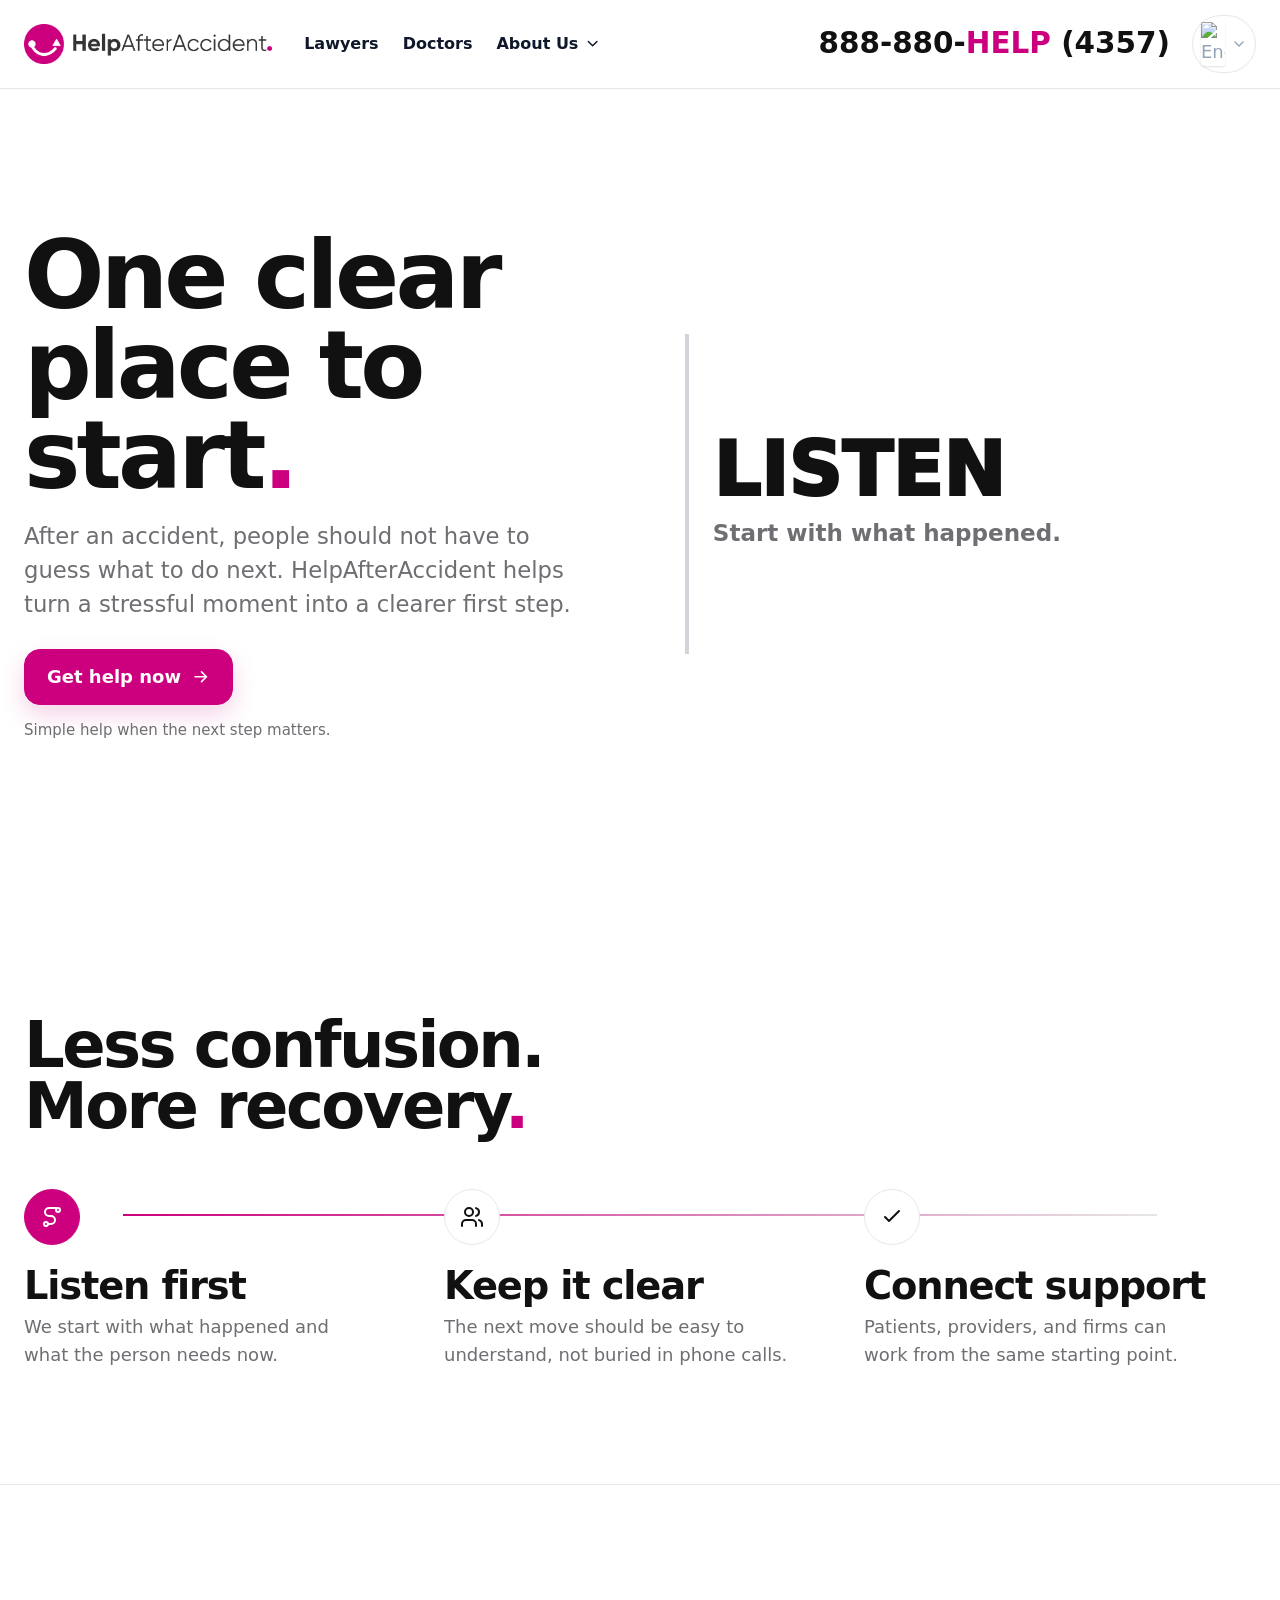
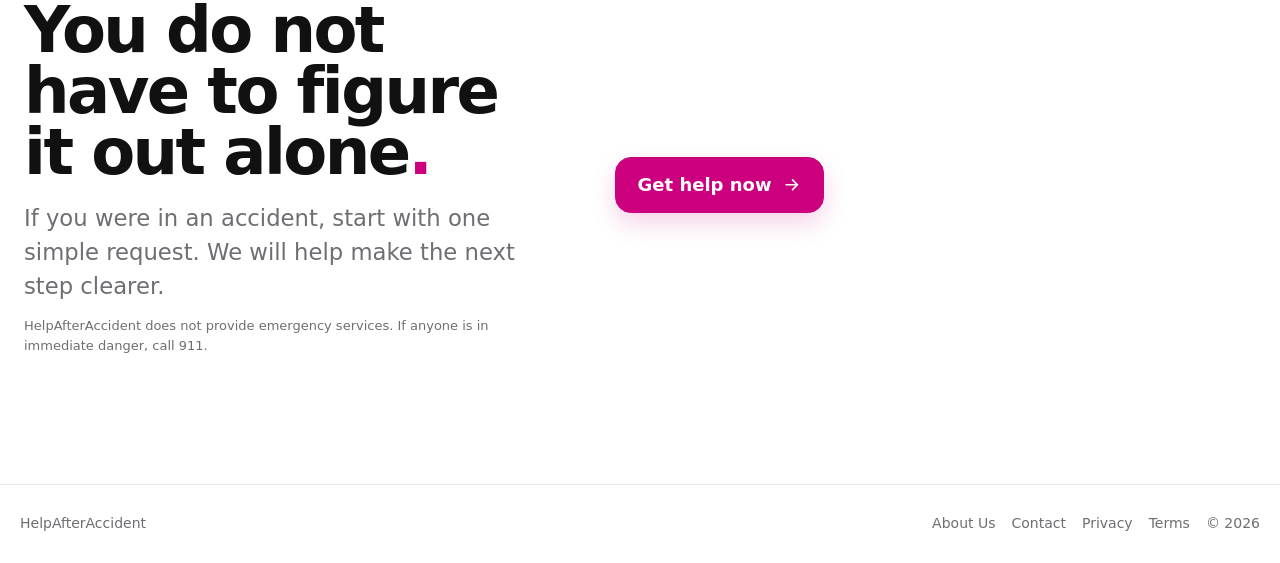
==== commit 9b1a6223: "Style navbar phone number" ====
--- a/about.html
+++ b/about.html
@@ -34,7 +34,7 @@
             </nav>
           </div>
           <div class="header-actions">
-            <a class="phone-link" href="tel:8888804357">888-880-HELP (4357)</a>
+            <a class="phone-link" href="tel:8888804357">888-880-<span>HELP</span> (4357)</a>
             <button class="language-button" type="button" aria-label="Select language"><img src="https://flagcdn.com/w40/us.png" alt="English"><svg class="icon" viewBox="0 0 24 24" aria-hidden="true"><path d="m6 9 6 6 6-6"/></svg></button>
           </div>
           <div class="mobile-actions">
--- a/styles.css
+++ b/styles.css
@@ -21,7 +21,7 @@
   line-height: 1.55;
   overflow-x: hidden;
   text-rendering: optimizeLegibility;
-  padding-top: calc(80px + env(safe-area-inset-top));
+  padding-top: calc(88px + env(safe-area-inset-top));
 }
 body.menu-open { overflow: hidden; }
 a { color: inherit; text-decoration: none; }
@@ -67,7 +67,7 @@
   padding-left: 16px;
   padding-right: 16px;
 }
-.nav-shell { height: 80px; }
+.nav-shell { height: 88px; }
 .header-bar {
   height: 100%;
   display: flex;
@@ -91,7 +91,7 @@
 }
 .nav-links {
   position: fixed;
-  inset: calc(80px + env(safe-area-inset-top)) 0 auto 0;
+  inset: calc(88px + env(safe-area-inset-top)) 0 auto 0;
   display: none;
   background: var(--paper);
   border-bottom: 1px solid var(--line);
@@ -144,12 +144,10 @@
   font-size: clamp(1.35rem, 2.3vw, 2rem);
   line-height: 1;
   font-weight: 900;
-  background: linear-gradient(90deg, #1e40af 0%, #cc007e 50%, #1e40af 100%);
-  background-size: 200% auto;
-  -webkit-background-clip: text;
-  background-clip: text;
-  color: transparent;
-  animation: gradient-move 2.5s linear infinite;
+  color: var(--ink);
+}
+.phone-link span {
+  color: var(--accent);
 }
 .language-button {
   display: inline-flex;
@@ -257,6 +255,22 @@
   color: white;
   padding-left: 20px;
   padding-right: 20px;
+}
+.hero-image-left {
+  align-content: center;
+  gap: 28px;
+}
+.hero-art {
+  order: -1;
+  min-width: 0;
+}
+.hero-art img {
+  display: block;
+  width: 100%;
+  height: auto;
+}
+.hero-copy {
+  min-width: 0;
 }
 .eyebrow {
   margin: 0 0 12px;
@@ -615,9 +629,9 @@
 
 @media (min-width: 861px) {
   body { font-size: 18px; }
-  body { padding-top: calc(64px + env(safe-area-inset-top)); }
+  body { padding-top: calc(88px + env(safe-area-inset-top)); }
   .container-custom { padding-left: 24px; padding-right: 24px; }
-  .nav-shell { height: 64px; }
+  .nav-shell { height: 88px; }
   .header-left { gap: 24px; }
   .logo img { height: 40px; max-width: 260px; }
   .menu-button { display: none; }
@@ -670,7 +684,7 @@
   }
   main > section { padding: clamp(84px, 9vw, 136px) 24px; }
   .hero {
-    min-height: calc(100svh - 64px);
+    min-height: calc(100svh - 88px);
     grid-template-columns: minmax(0, 6fr) minmax(0, 6fr);
     align-items: center;
     align-content: center;
@@ -679,6 +693,17 @@
   .hero.dark {
     padding-left: max(24px, calc((100vw - var(--max)) / 2 + 24px));
     padding-right: max(24px, calc((100vw - var(--max)) / 2 + 24px));
+  }
+  .hero-image-left {
+    grid-template-columns: minmax(0, 6.5fr) minmax(360px, 5.5fr);
+    gap: clamp(36px, 5vw, 72px);
+  }
+  .hero-image-left .hero-art {
+    order: 0;
+  }
+  .hero-image-left .hero-copy {
+    justify-self: end;
+    max-width: 560px;
   }
   h1 { font-size: clamp(4.8rem, 7.4vw, 7.5rem); max-width: 12ch; }
   h2 { font-size: clamp(3.6rem, 5vw, 5.4rem); }
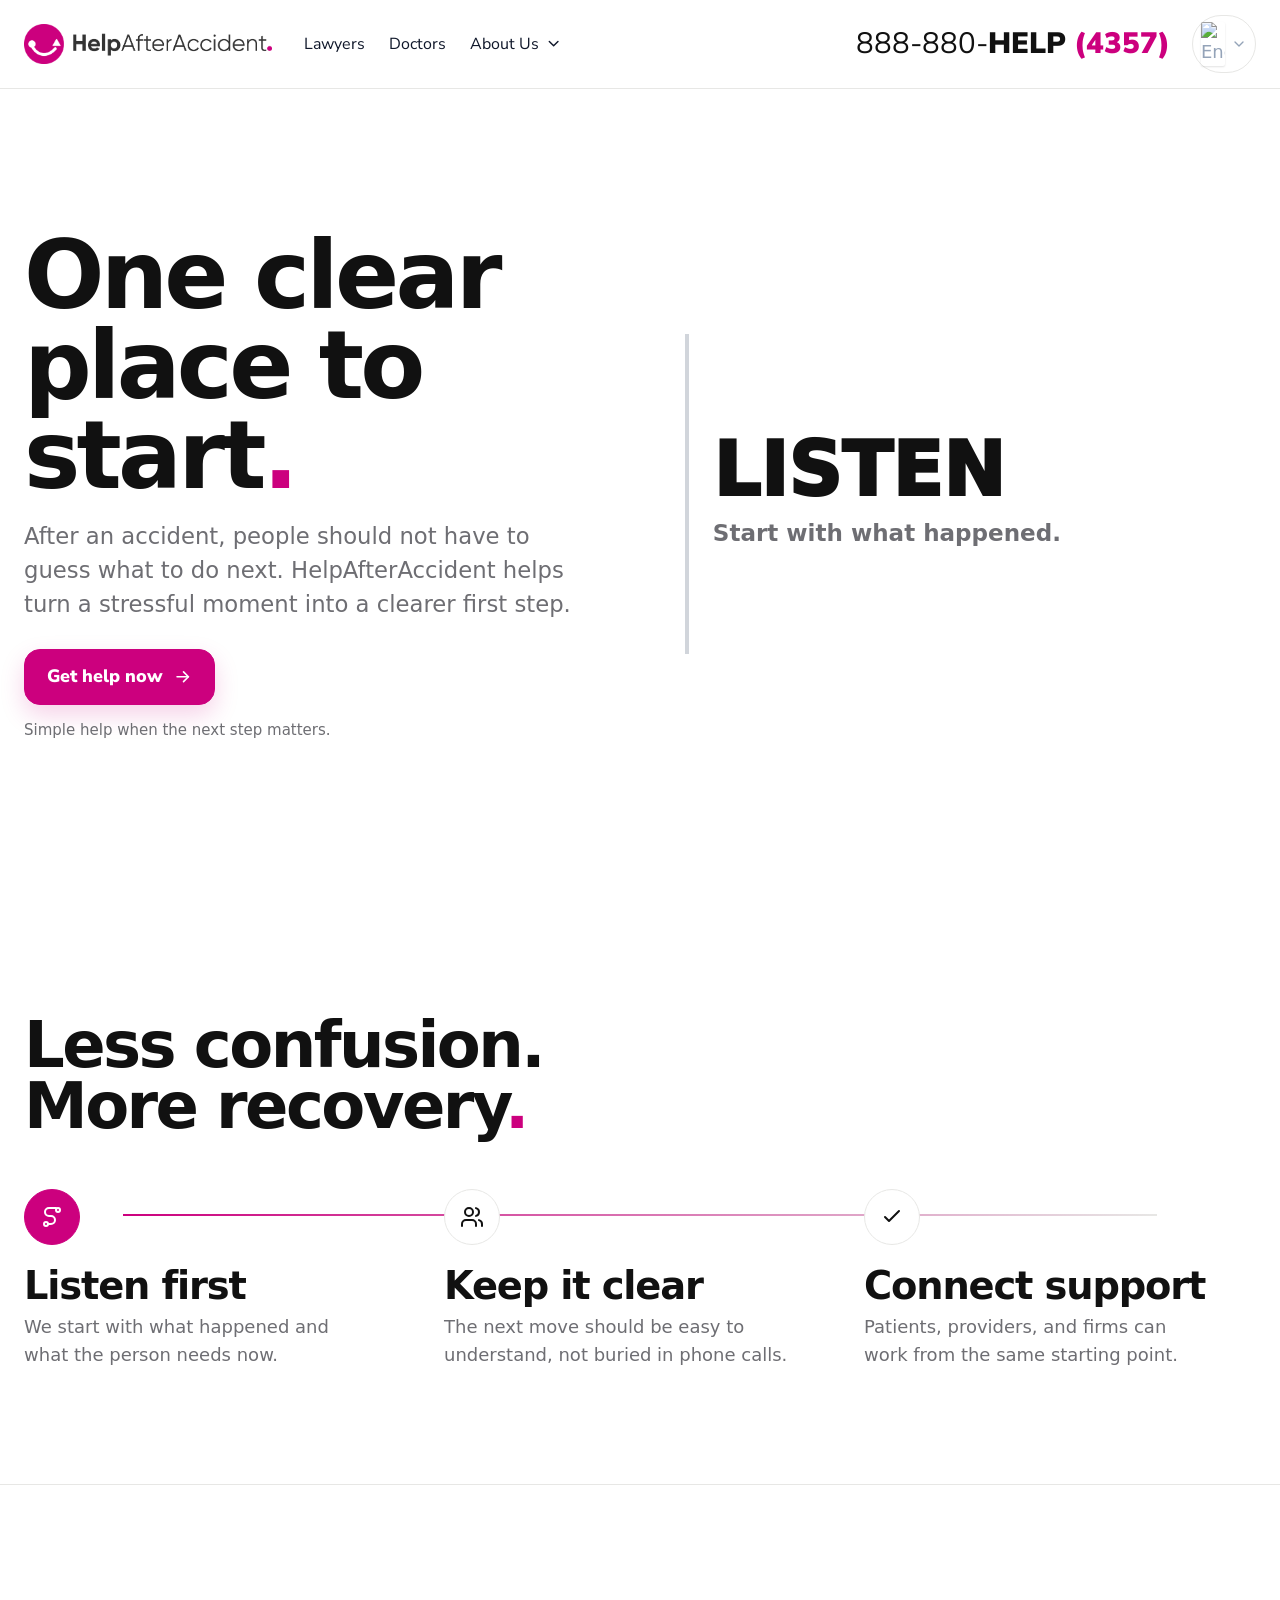
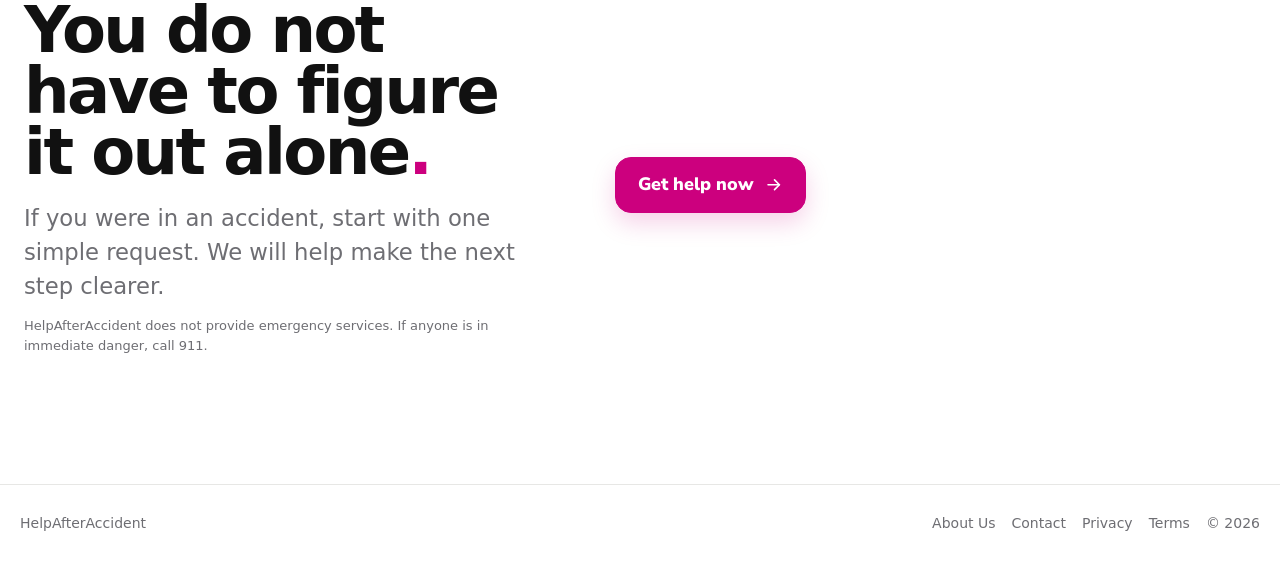
==== commit 5d823694: "Bold HELP in navbar phone" ====
--- a/about.html
+++ b/about.html
@@ -34,7 +34,7 @@
             </nav>
           </div>
           <div class="header-actions">
-            <a class="phone-link" href="tel:8888804357">888-880-<span>HELP</span> (4357)</a>
+            <a class="phone-link" href="tel:8888804357">888-880-<strong>HELP</strong> <span>(4357)</span></a>
             <button class="language-button" type="button" aria-label="Select language"><img src="https://flagcdn.com/w40/us.png" alt="English"><svg class="icon" viewBox="0 0 24 24" aria-hidden="true"><path d="m6 9 6 6 6-6"/></svg></button>
           </div>
           <div class="mobile-actions">
--- a/styles.css
+++ b/styles.css
@@ -1,3 +1,5 @@
+@import url("https://fonts.googleapis.com/css2?family=Nunito+Sans:wght@400;500&display=swap");
+
 :root {
   --ink: #111111;
   --paper: #ffffff;
@@ -111,8 +113,9 @@
   border: 0;
   background: transparent;
   color: #0f172a;
+  font-family: "Nunito Sans", ui-sans-serif, system-ui, -apple-system, BlinkMacSystemFont, "Segoe UI", sans-serif;
   font-size: inherit;
-  font-weight: 800;
+  font-weight: 400;
   text-transform: capitalize;
   padding: 0;
   cursor: pointer;
@@ -131,8 +134,9 @@
 }
 .nav-dropdown-menu a {
   color: #475569;
+  font-family: "Nunito Sans", ui-sans-serif, system-ui, -apple-system, BlinkMacSystemFont, "Segoe UI", sans-serif;
   font-size: 16px;
-  font-weight: 750;
+  font-weight: 400;
 }
 .header-actions {
   display: none;
@@ -141,13 +145,19 @@
 }
 .phone-link {
   white-space: nowrap;
+  font-family: "Nunito Sans", ui-sans-serif, system-ui, -apple-system, BlinkMacSystemFont, "Segoe UI", sans-serif;
   font-size: clamp(1.35rem, 2.3vw, 2rem);
   line-height: 1;
-  font-weight: 900;
+  font-weight: 400;
   color: var(--ink);
 }
 .phone-link span {
   color: var(--accent);
+  font-weight: 900;
+}
+.phone-link strong {
+  color: var(--ink);
+  font-weight: 900;
 }
 .language-button {
   display: inline-flex;
@@ -214,6 +224,7 @@
   border: 1px solid var(--ink);
   border-radius: 16px;
   padding: 0 22px;
+  font-family: "Nunito Sans", ui-sans-serif, system-ui, -apple-system, BlinkMacSystemFont, "Segoe UI", sans-serif;
   font-weight: 850;
   cursor: pointer;
   transition: transform 150ms var(--ease-in-out), box-shadow 150ms var(--ease-in-out), background 150ms var(--ease-in-out);
